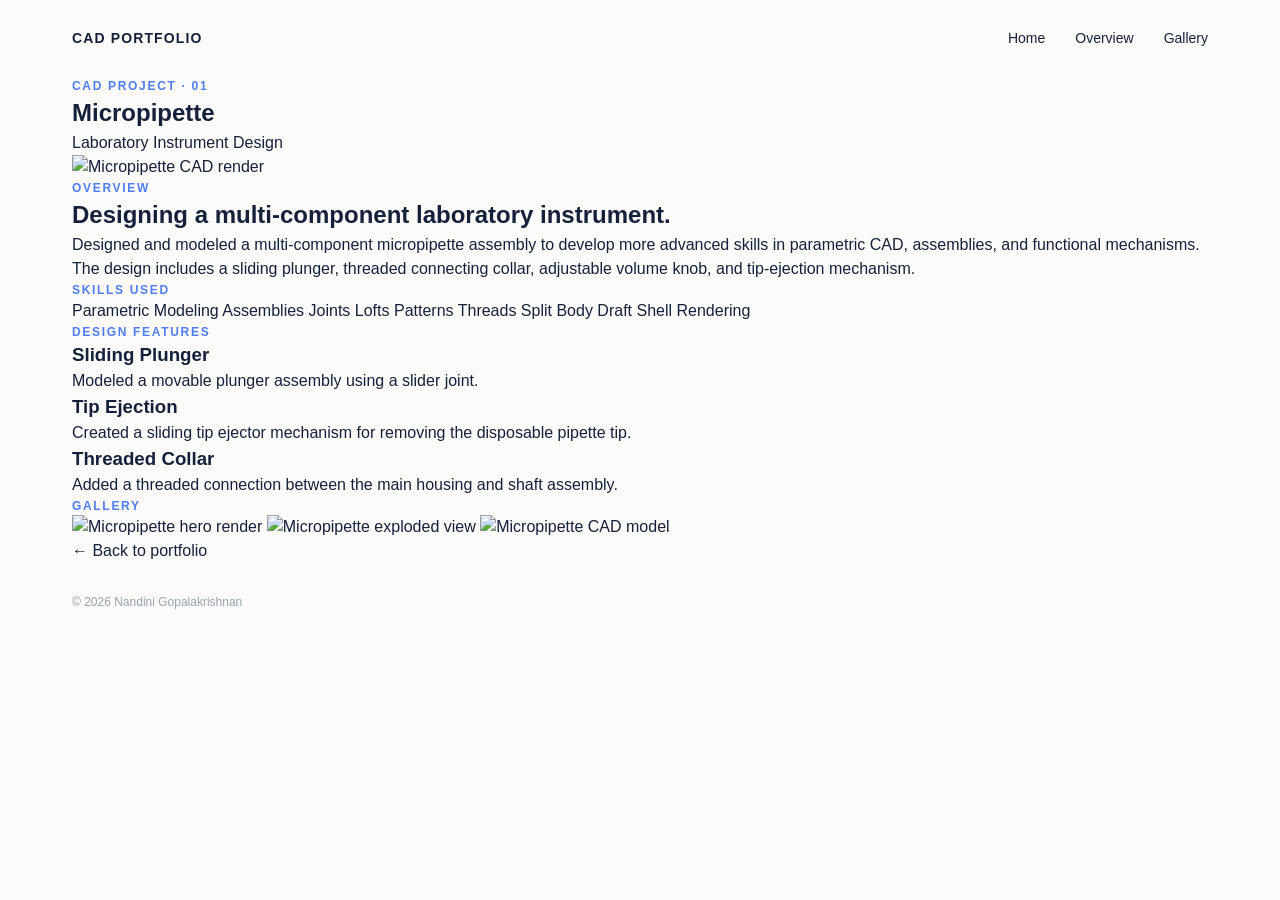
==== projects/micropipette.html @ b383cbc2 "Create micropipette.html" ====
<!DOCTYPE html>
<html lang="en">

<head>
    <meta charset="UTF-8">
    <meta name="viewport" content="width=device-width, initial-scale=1.0">

    <title>Micropipette | Nandini Gopalakrishnan</title>

    <link rel="stylesheet" href="../style.css">
</head>

<body>

<header class="navbar">

    <div class="logo">CAD PORTFOLIO</div>

    <nav>
        <a href="../index.html">Home</a>
        <a href="#overview">Overview</a>
        <a href="#gallery">Gallery</a>
    </nav>

</header>


<main>

    <!-- HERO -->
    <section class="project-hero">

        <p class="eyebrow">
            CAD PROJECT · 01
        </p>

        <h1>
            Micropipette
        </h1>

        <p class="project-subtitle">
            Laboratory Instrument Design
        </p>

        <img
            class="project-hero-image"
            src="../images/micropipette-hero.png"
            alt="Micropipette CAD render"
        >

    </section>


    <!-- OVERVIEW -->
    <section id="overview" class="project-section">

        <div class="section-label">
            OVERVIEW
        </div>

        <div class="project-two-column">

            <div>
                <h2>
                    Designing a multi-component laboratory instrument.
                </h2>
            </div>

            <div>
                <p>
                    Designed and modeled a multi-component micropipette
                    assembly to develop more advanced skills in parametric
                    CAD, assemblies, and functional mechanisms.
                </p>

                <p>
                    The design includes a sliding plunger, threaded
                    connecting collar, adjustable volume knob, and
                    tip-ejection mechanism.
                </p>
            </div>

        </div>

    </section>


    <!-- SKILLS -->
    <section class="project-section">

        <div class="section-label">
            SKILLS USED
        </div>

        <div class="skill-list">
            <span>Parametric Modeling</span>
            <span>Assemblies</span>
            <span>Joints</span>
            <span>Lofts</span>
            <span>Patterns</span>
            <span>Threads</span>
            <span>Split Body</span>
            <span>Draft</span>
            <span>Shell</span>
            <span>Rendering</span>
        </div>

    </section>


    <!-- DESIGN FEATURES -->
    <section class="project-section">

        <div class="section-label">
            DESIGN FEATURES
        </div>

        <div class="feature-grid">

            <div>
                <h3>Sliding Plunger</h3>
                <p>
                    Modeled a movable plunger assembly using a slider joint.
                </p>
            </div>

            <div>
                <h3>Tip Ejection</h3>
                <p>
                    Created a sliding tip ejector mechanism for removing
                    the disposable pipette tip.
                </p>
            </div>

            <div>
                <h3>Threaded Collar</h3>
                <p>
                    Added a threaded connection between the main housing
                    and shaft assembly.
                </p>
            </div>

        </div>

    </section>


    <!-- GALLERY -->
    <section id="gallery" class="project-section">

        <div class="section-label">
            GALLERY
        </div>

        <div class="project-gallery">

            <img
                src="../images/micropipette-hero.png"
                alt="Micropipette hero render"
            >

            <img
                src="../images/micropipette-exploded.png"
                alt="Micropipette exploded view"
            >

            <img
                src="../images/micropipette-cad.png"
                alt="Micropipette CAD model"
            >

        </div>

    </section>


    <!-- BACK LINK -->
    <section class="project-back">
        <a href="../index.html">
            ← Back to portfolio
        </a>
    </section>

</main>


<footer>
    © 2026 Nandini Gopalakrishnan
</footer>

</body>
</html>
---- style.css ----
:root {
    --navy: #14213D;
    --blue: #4F7DF3;
    --light-blue: #EEF4FF;
    --pink: #F3A6C6;
    --light-pink: #FFF1F6;
    --dark-pink: #A10D6F;
    --cream: #FCFBF9;
    --gray: #667085;
    --light-gray: #E5E7EB;
}

/* ---------- GENERAL ---------- */

* {
    box-sizing: border-box;
    margin: 0;
    padding: 0;
}

html {
    scroll-behavior: smooth;
}

body {
    font-family: Arial, Helvetica, sans-serif;
    color: var(--navy);
    background: var(--cream);
    line-height: 1.5;
}

a {
    color: inherit;
    text-decoration: none;
}

/* ---------- NAVIGATION ---------- */

.navbar {
    max-width: 1200px;
    margin: 0 auto;
    padding: 28px 32px;
    display: flex;
    justify-content: space-between;
    align-items: center;
}

.logo {
    font-size: 14px;
    font-weight: 700;
    letter-spacing: 0.08em;
}

nav {
    display: flex;
    gap: 30px;
    font-size: 14px;
}

nav a {
    transition: color 0.2s ease;
}

nav a:hover {
    color: var(--blue);
}

/* ---------- MAIN ---------- */

main {
    max-width: 1200px;
    margin: 0 auto;
    padding: 0 32px;
}

/* ---------- HERO ---------- */

.hero {
    position: relative;
    padding: 130px 0 150px;
    max-width: 850px;
}

.hero::before {
    content: "";
    position: absolute;
    width: 190px;
    height: 190px;
    background: var(--light-pink);
    border-radius: 50%;
    right: -140px;
    top: 90px;
    z-index: -1;
}

.hero::after {
    content: "";
    position: absolute;
    width: 75px;
    height: 75px;
    background: var(--blue);
    border-radius: 50%;
    opacity: 0.15;
    right: -45px;
    top: 245px;
    z-index: -1;
}

.eyebrow,
.section-label,
.project-number {
    font-size: 12px;
    letter-spacing: 0.14em;
    font-weight: 700;
}

.eyebrow,
.section-label {
    color: var(--blue);
}

.hero .eyebrow {
    margin-bottom: 24px;
}

.hero h1 {
    font-size: clamp(56px, 8vw, 96px);
    line-height: 0.98;
    letter-spacing: -0.045em;
    margin-bottom: 30px;
}

.hero-text {
    max-width: 590px;
    font-size: 20px;
    color: var(--gray);
    margin-bottom: 34px;
}

/* ---------- BUTTONS ---------- */

.buttons {
    display: flex;
    gap: 12px;
}

.button {
    padding: 12px 22px;
    border: 1px solid var(--dark-pink);
    font-size: 14px;
    border-radius: 999px;
    transition: all 0.2s ease;
}

.button.primary {
    background: var(--dark-pink);
    border-color: var(--dark-pink);
    color: white;
}

.button.primary:hover {
    transform: translateY(-2px);
    box-shadow: 0 8px 18px rgba(79, 125, 243, 0.2);
}

.button.secondary {
    background: transparent;
    color: var(--dark-pink);
}

.button.secondary:hover {
    background: var(--light-blue);
    border-color: var(--blue);
    color: var(--blue);
}

/* ---------- SECTIONS ---------- */

.work-section,
.about-section,
.contact-section {
    padding: 100px 0;
    border-top: 1px solid var(--light-pink);
}

/* ---------- PROJECT ---------- */

.featured-project {
    display: grid;
    grid-template-columns: 1.5fr 0.8fr;
    gap: 60px;
    margin-top: 45px;
    align-items: center;
}

.project-image {
    background: var(--light-blue);
    border-radius: 22px;
    overflow: hidden;
    border: 1px solid #DCE6FF;
    transition: transform 0.3s ease, box-shadow 0.3s ease;
}

.featured-project:hover .project-image {
    transform: translateY(-4px);
    box-shadow: 0 16px 36px rgba(20, 33, 61, 0.08);
}

.project-image img {
    width: 100%;
    display: block;
}

.project-info {
    position: relative;
}

.project-number {
    color: var(--pink);
}

.project-info h2 {
    font-size: 54px;
    letter-spacing: -0.035em;
    margin: 10px 0 8px;
}

.project-type {
    color: var(--blue);
    font-size: 15px;
    font-weight: 600;
    margin-bottom: 22px;
}

.project-description {
    max-width: 420px;
    color: var(--gray);
    margin-bottom: 22px;
}

.skills {
    font-size: 13px;
    color: var(--gray);
    margin-bottom: 26px;
}

.view-project {
    font-size: 14px;
    font-weight: 700;
    color: var(--blue);
    transition: color 0.2s ease;
}

.view-project:hover {
    color: var(--pink);
}

/* ---------- ABOUT ---------- */

.about-content {
    display: grid;
    grid-template-columns: 1fr 1fr;
    gap: 80px;
    margin-top: 45px;
}

.about-content h2 {
    font-size: 40px;
    line-height: 1.1;
    letter-spacing: -0.035em;
}

.about-content p {
    color: var(--gray);
    font-size: 18px;
    max-width: 500px;
}

/* ---------- CONTACT ---------- */

.contact-section h2 {
    font-size: 64px;
    letter-spacing: -0.045em;
    margin: 30px 0;
}

.contact-links {
    display: flex;
    gap: 28px;
    font-size: 15px;
}

.contact-links a {
    color: var(--blue);
    transition: color 0.2s ease;
}

.contact-links a:hover {
    color: var(--pink);
}

/* ---------- FOOTER ---------- */

footer {
    max-width: 1200px;
    margin: 0 auto;
    padding: 30px 32px 50px;
    color: #98A2B3;
    font-size: 12px;
}

/* ---------- MOBILE ---------- */

@media (max-width: 800px) {

    .navbar {
        padding: 24px 22px;
    }

    nav {
        gap: 18px;
    }

    main {
        padding: 0 22px;
    }

    .hero {
        padding: 90px 0 100px;
    }

    .hero::before {
        width: 130px;
        height: 130px;
        right: -50px;
        top: 70px;
    }

    .hero::after {
        width: 50px;
        height: 50px;
        right: 5px;
        top: 200px;
    }

    .hero h1 {
        font-size: 58px;
    }

    .hero-text {
        font-size: 18px;
    }

    .featured-project,
    .about-content {
        grid-template-columns: 1fr;
        gap: 40px;
    }

    .project-info h2 {
        font-size: 42px;
    }

    .about-content h2 {
        font-size: 34px;
    }

    .contact-section h2 {
        font-size: 48px;
    }

    footer {
        padding-left: 22px;
        padding-right: 22px;
    }
}
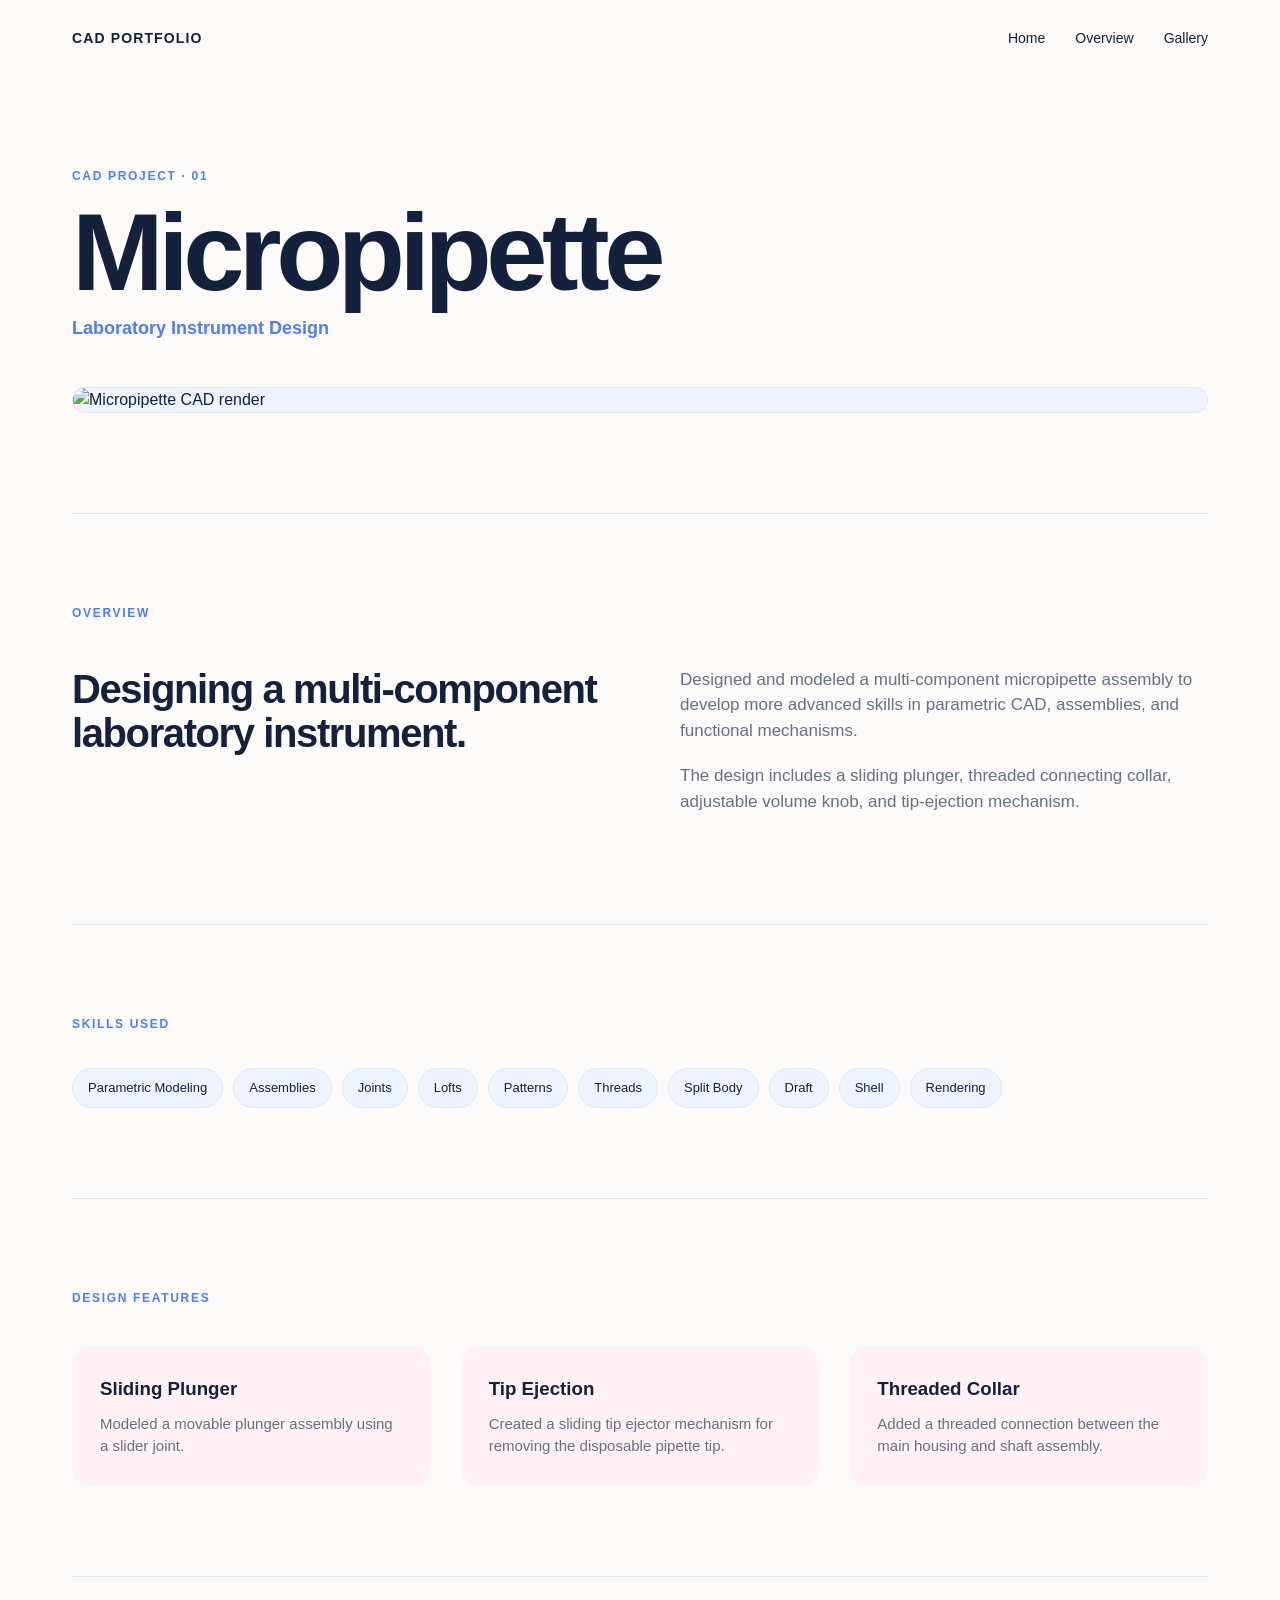
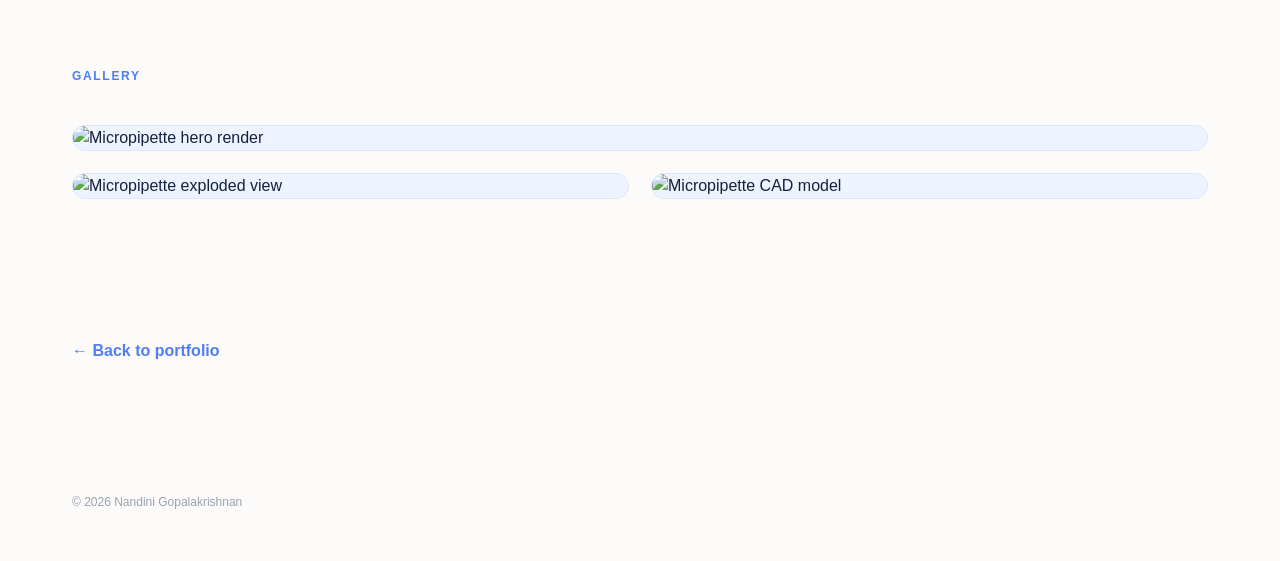
==== commit bbc694f7: "Update micropipette.html" ====
--- a/projects/micropipette.html
+++ b/projects/micropipette.html
@@ -44,7 +44,7 @@
 
         <img
             class="project-hero-image"
-            src="../images/micropipette-hero.png"
+            src="../images/micropipette2.1png.png"
             alt="Micropipette CAD render"
         >
 
@@ -155,7 +155,7 @@
         <div class="project-gallery">
 
             <img
-                src="../images/micropipette-hero.png"
+                src="../images/micropipette2.2png.png"
                 alt="Micropipette hero render"
             >
 
--- a/style.css
+++ b/style.css
@@ -374,3 +374,139 @@
         padding-right: 22px;
     }
 }
+/* ---------- PROJECT PAGES ---------- */
+
+.project-hero {
+    padding: 90px 0 100px;
+}
+
+.project-hero h1 {
+    font-size: clamp(60px, 9vw, 110px);
+    line-height: 0.95;
+    letter-spacing: -0.05em;
+    margin: 15px 0 10px;
+}
+
+.project-subtitle {
+    color: var(--blue);
+    font-size: 18px;
+    font-weight: 600;
+    margin-bottom: 45px;
+}
+
+.project-hero-image {
+    width: 100%;
+    max-height: 700px;
+    object-fit: contain;
+    background: var(--light-blue);
+    border-radius: 22px;
+    border: 1px solid #DCE6FF;
+    display: block;
+}
+
+.project-section {
+    padding: 90px 0;
+    border-top: 1px solid var(--light-gray);
+}
+
+.project-two-column {
+    display: grid;
+    grid-template-columns: 1fr 1fr;
+    gap: 80px;
+    margin-top: 45px;
+}
+
+.project-two-column h2 {
+    font-size: 40px;
+    line-height: 1.1;
+    letter-spacing: -0.035em;
+}
+
+.project-two-column p {
+    color: var(--gray);
+    font-size: 17px;
+    margin-bottom: 20px;
+}
+
+.skill-list {
+    display: flex;
+    flex-wrap: wrap;
+    gap: 10px;
+    margin-top: 35px;
+}
+
+.skill-list span {
+    background: var(--light-blue);
+    color: var(--navy);
+    border: 1px solid #DCE6FF;
+    border-radius: 999px;
+    padding: 9px 15px;
+    font-size: 13px;
+}
+
+.feature-grid {
+    display: grid;
+    grid-template-columns: repeat(3, 1fr);
+    gap: 30px;
+    margin-top: 40px;
+}
+
+.feature-grid > div {
+    background: var(--light-pink);
+    border-radius: 18px;
+    padding: 28px;
+}
+
+.feature-grid h3 {
+    margin-bottom: 10px;
+}
+
+.feature-grid p {
+    color: var(--gray);
+    font-size: 15px;
+}
+
+.project-gallery {
+    display: grid;
+    grid-template-columns: 1fr 1fr;
+    gap: 22px;
+    margin-top: 40px;
+}
+
+.project-gallery img {
+    width: 100%;
+    display: block;
+    border-radius: 18px;
+    background: var(--light-blue);
+    border: 1px solid #DCE6FF;
+}
+
+.project-gallery img:first-child {
+    grid-column: span 2;
+}
+
+.project-back {
+    padding: 50px 0 100px;
+}
+
+.project-back a {
+    color: var(--blue);
+    font-weight: 600;
+}
+
+@media (max-width: 800px) {
+
+    .project-two-column,
+    .feature-grid {
+        grid-template-columns: 1fr;
+        gap: 35px;
+    }
+
+    .project-gallery {
+        grid-template-columns: 1fr;
+    }
+
+    .project-gallery img:first-child {
+        grid-column: span 1;
+    }
+}
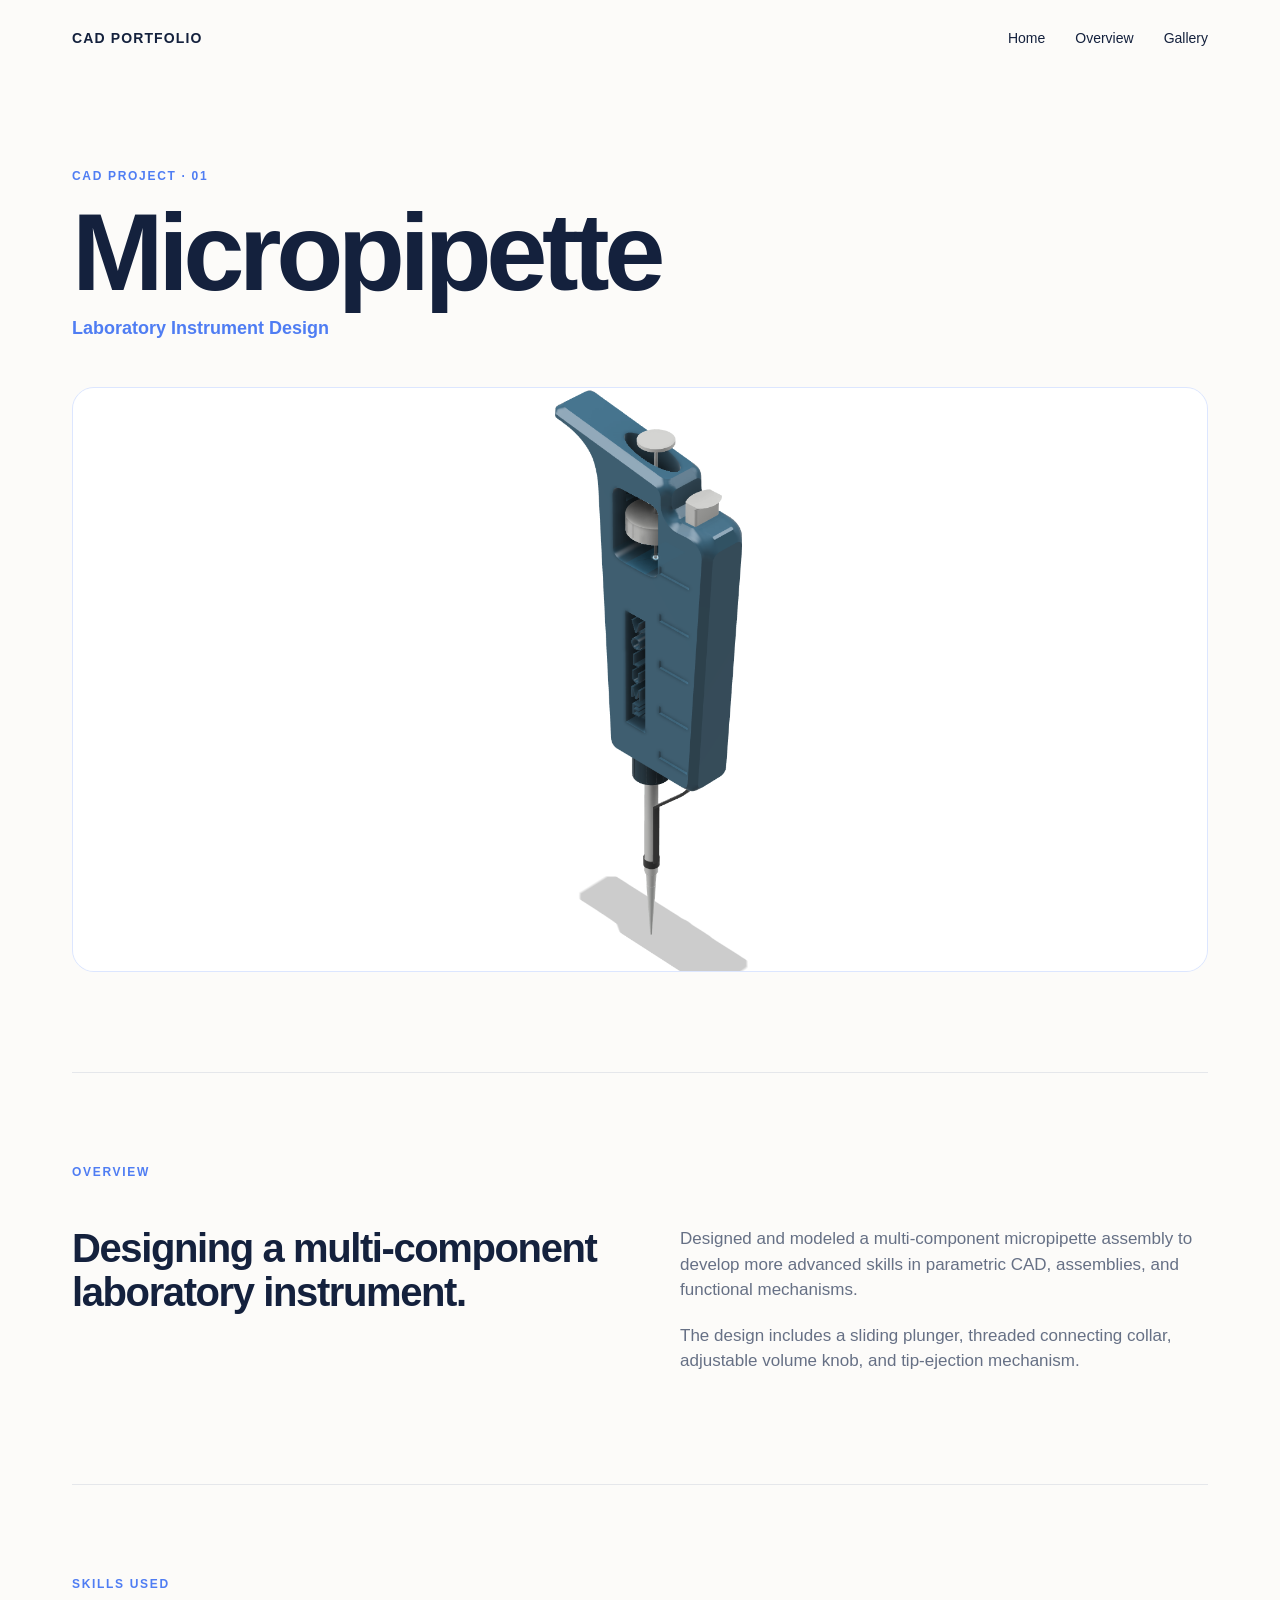
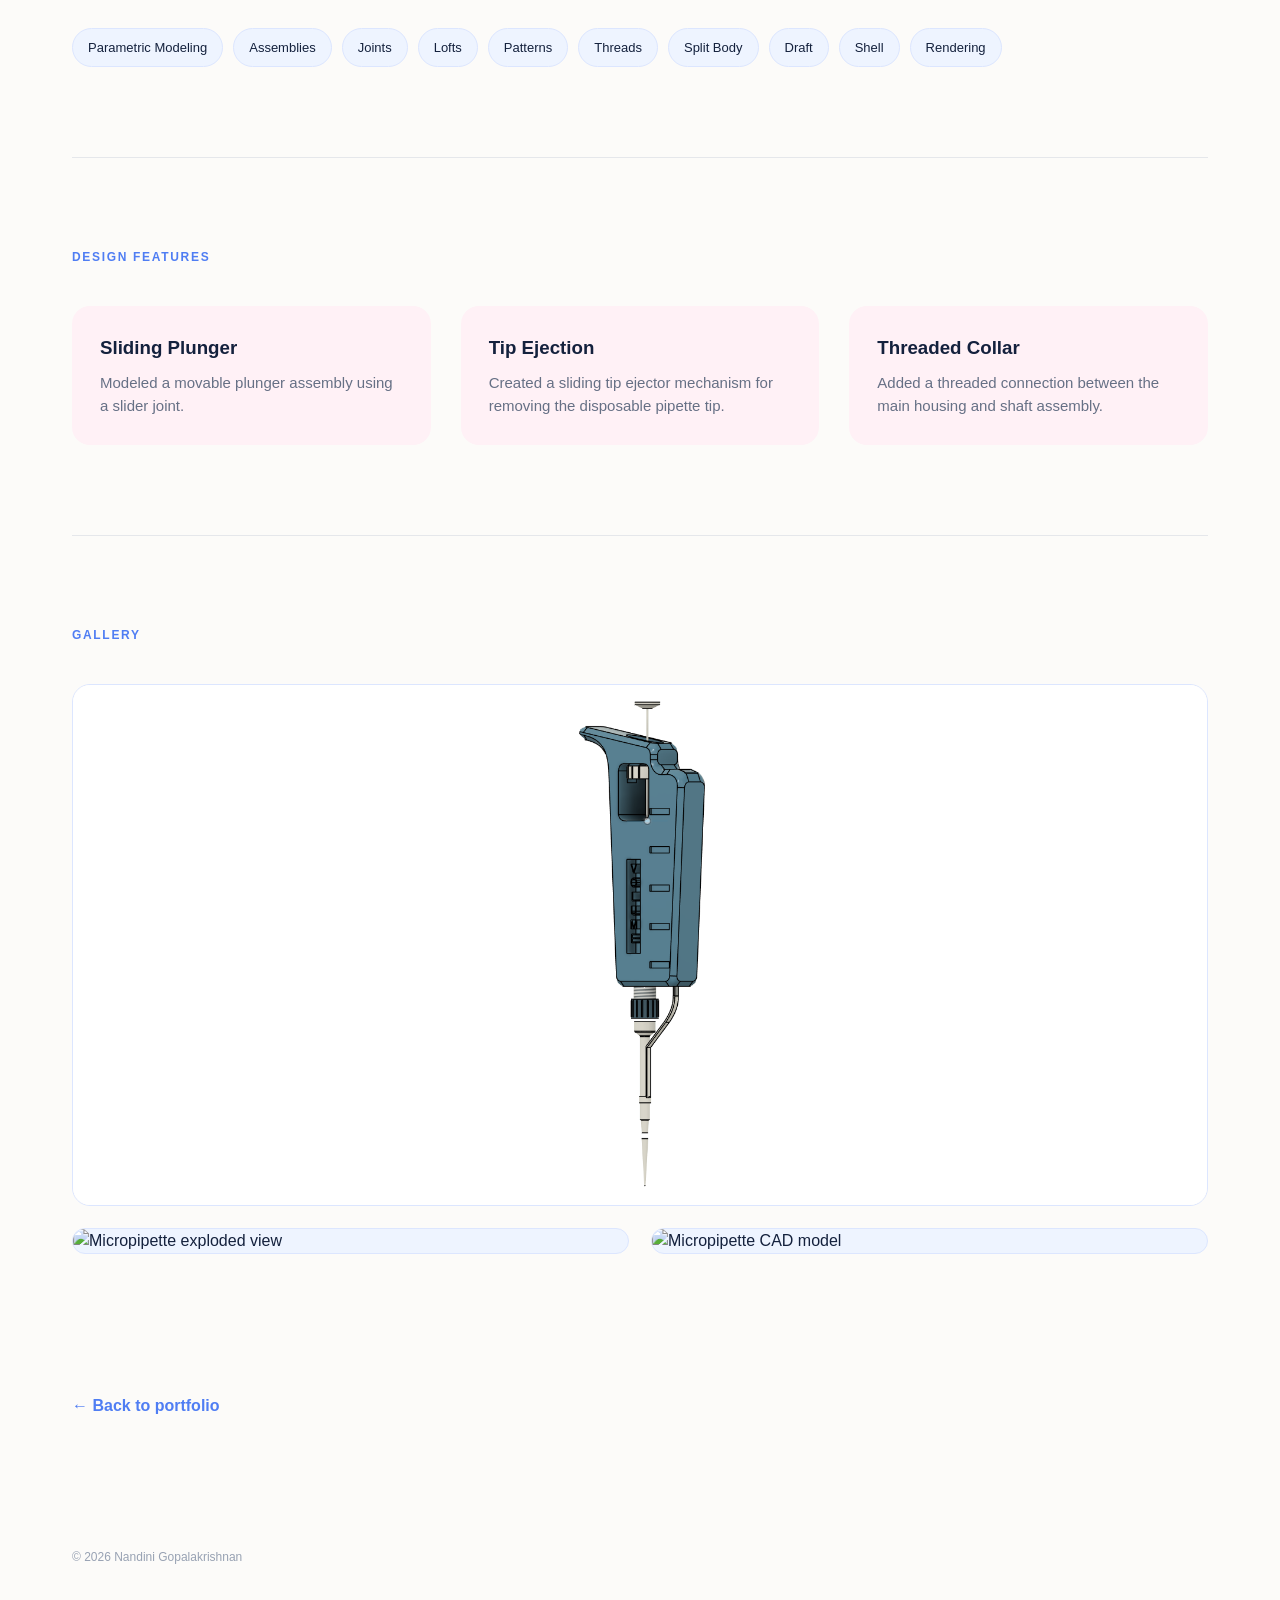
==== commit db4a40fe: "Update micropipette.html" ====
--- a/projects/micropipette.html
+++ b/projects/micropipette.html
@@ -44,7 +44,7 @@
 
         <img
             class="project-hero-image"
-            src="../images/micropipette2.1png.png"
+            src="../images/micropipette 2.1png.png"
             alt="Micropipette CAD render"
         >
 
@@ -155,7 +155,7 @@
         <div class="project-gallery">
 
             <img
-                src="../images/micropipette2.2png.png"
+                src="../images/micropipette 2.2png.png"
                 alt="Micropipette hero render"
             >
 
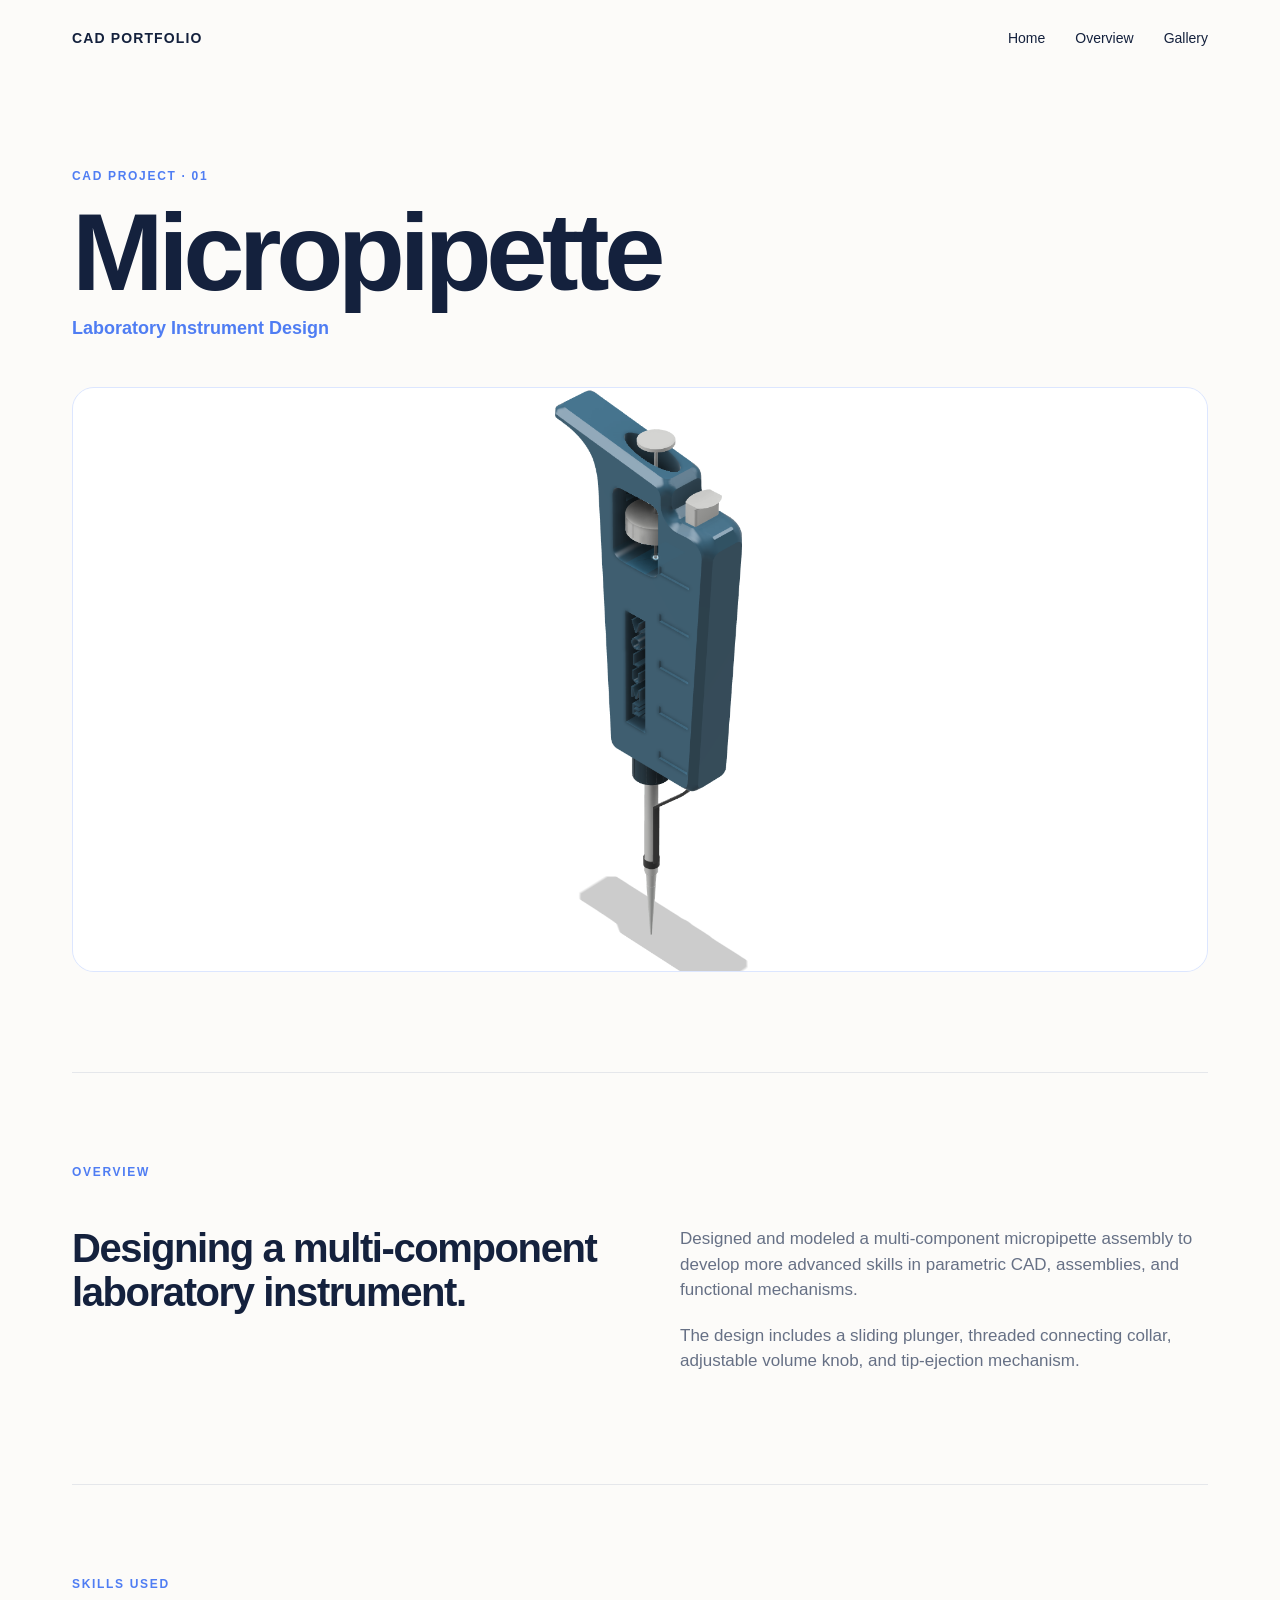
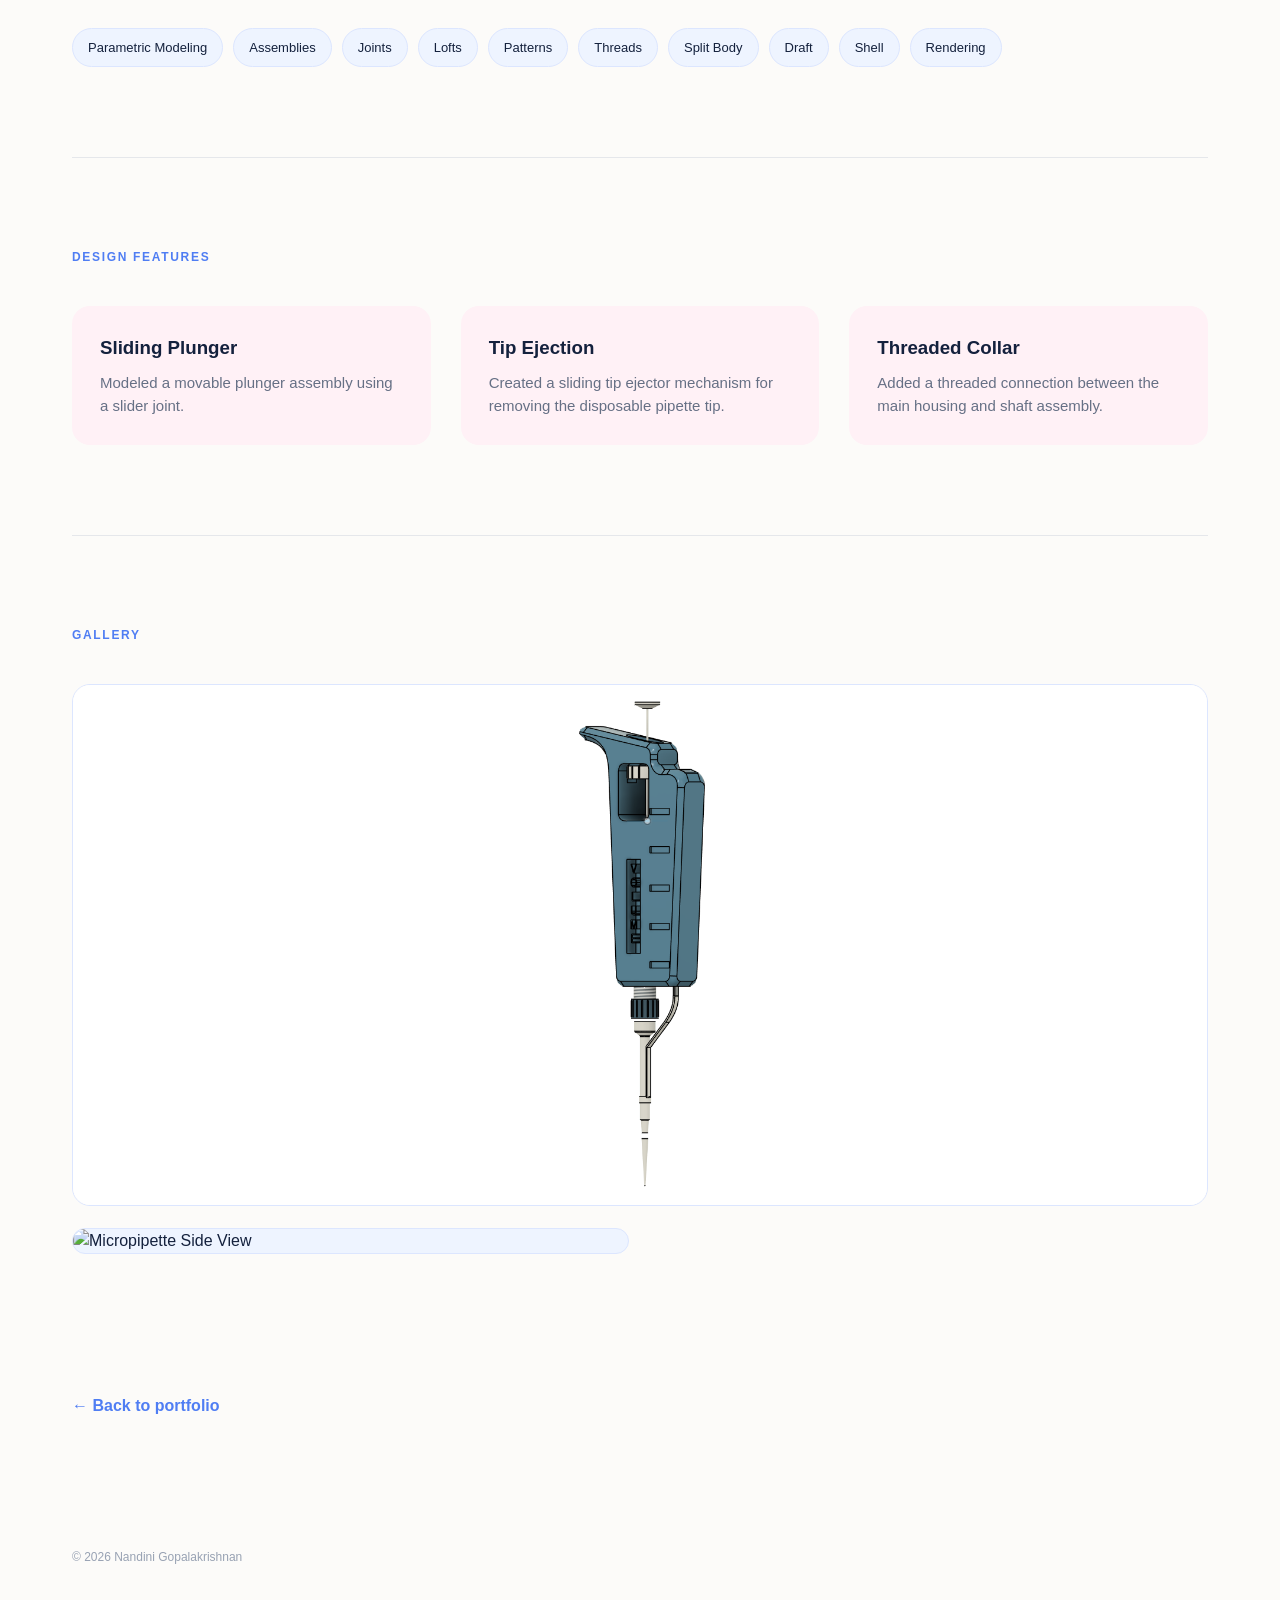
==== commit 4129cdcc: "Update micropipette.html" ====
--- a/projects/micropipette.html
+++ b/projects/micropipette.html
@@ -44,7 +44,7 @@
 
         <img
             class="project-hero-image"
-            src="../images/micropipette 2.1png.png"
+            src="../images/micropipette-top.png"
             alt="Micropipette CAD render"
         >
 
@@ -155,19 +155,15 @@
         <div class="project-gallery">
 
             <img
-                src="../images/micropipette 2.2png.png"
+                src="../images/micropipette-sketch.png"
                 alt="Micropipette hero render"
             >
 
             <img
-                src="../images/micropipette-exploded.png"
-                alt="Micropipette exploded view"
+                src="../images/micropipette-side"
+                alt="Micropipette Side View"
             >
 
-            <img
-                src="../images/micropipette-cad.png"
-                alt="Micropipette CAD model"
-            >
 
         </div>
 
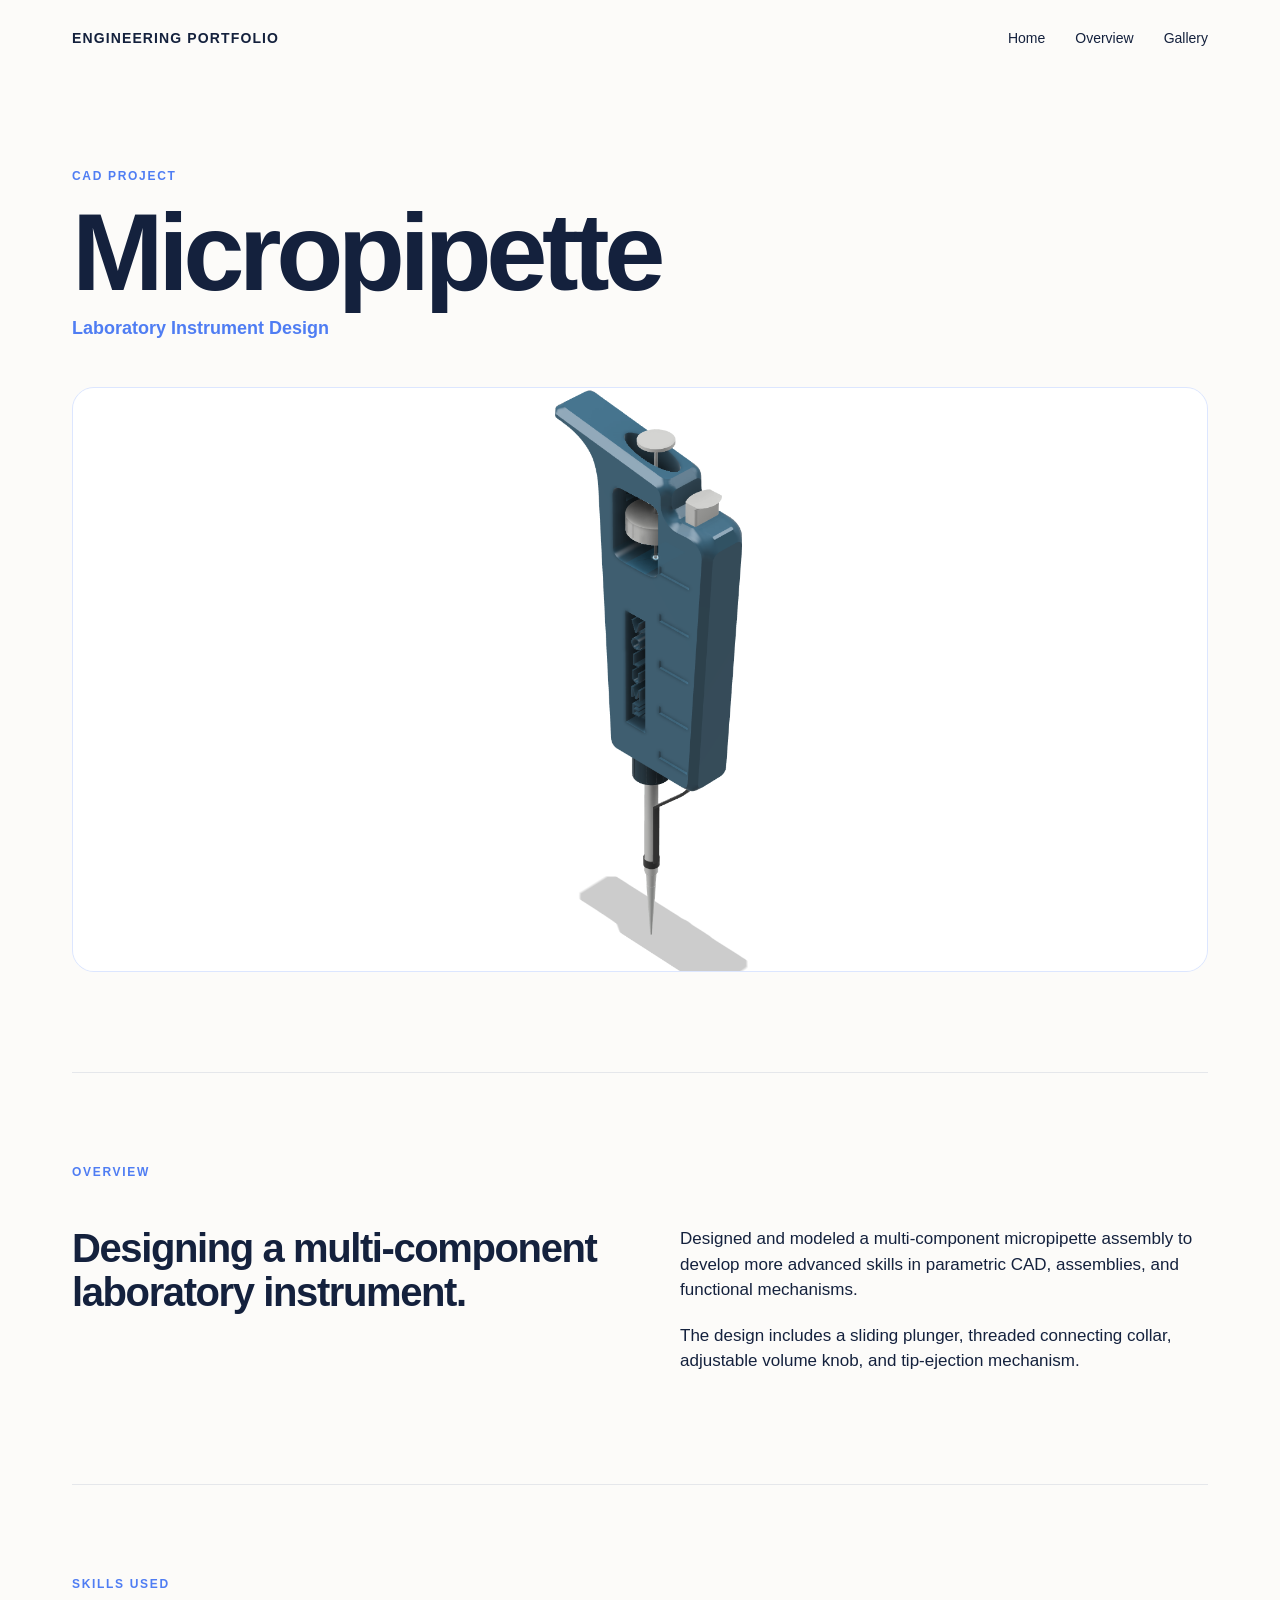
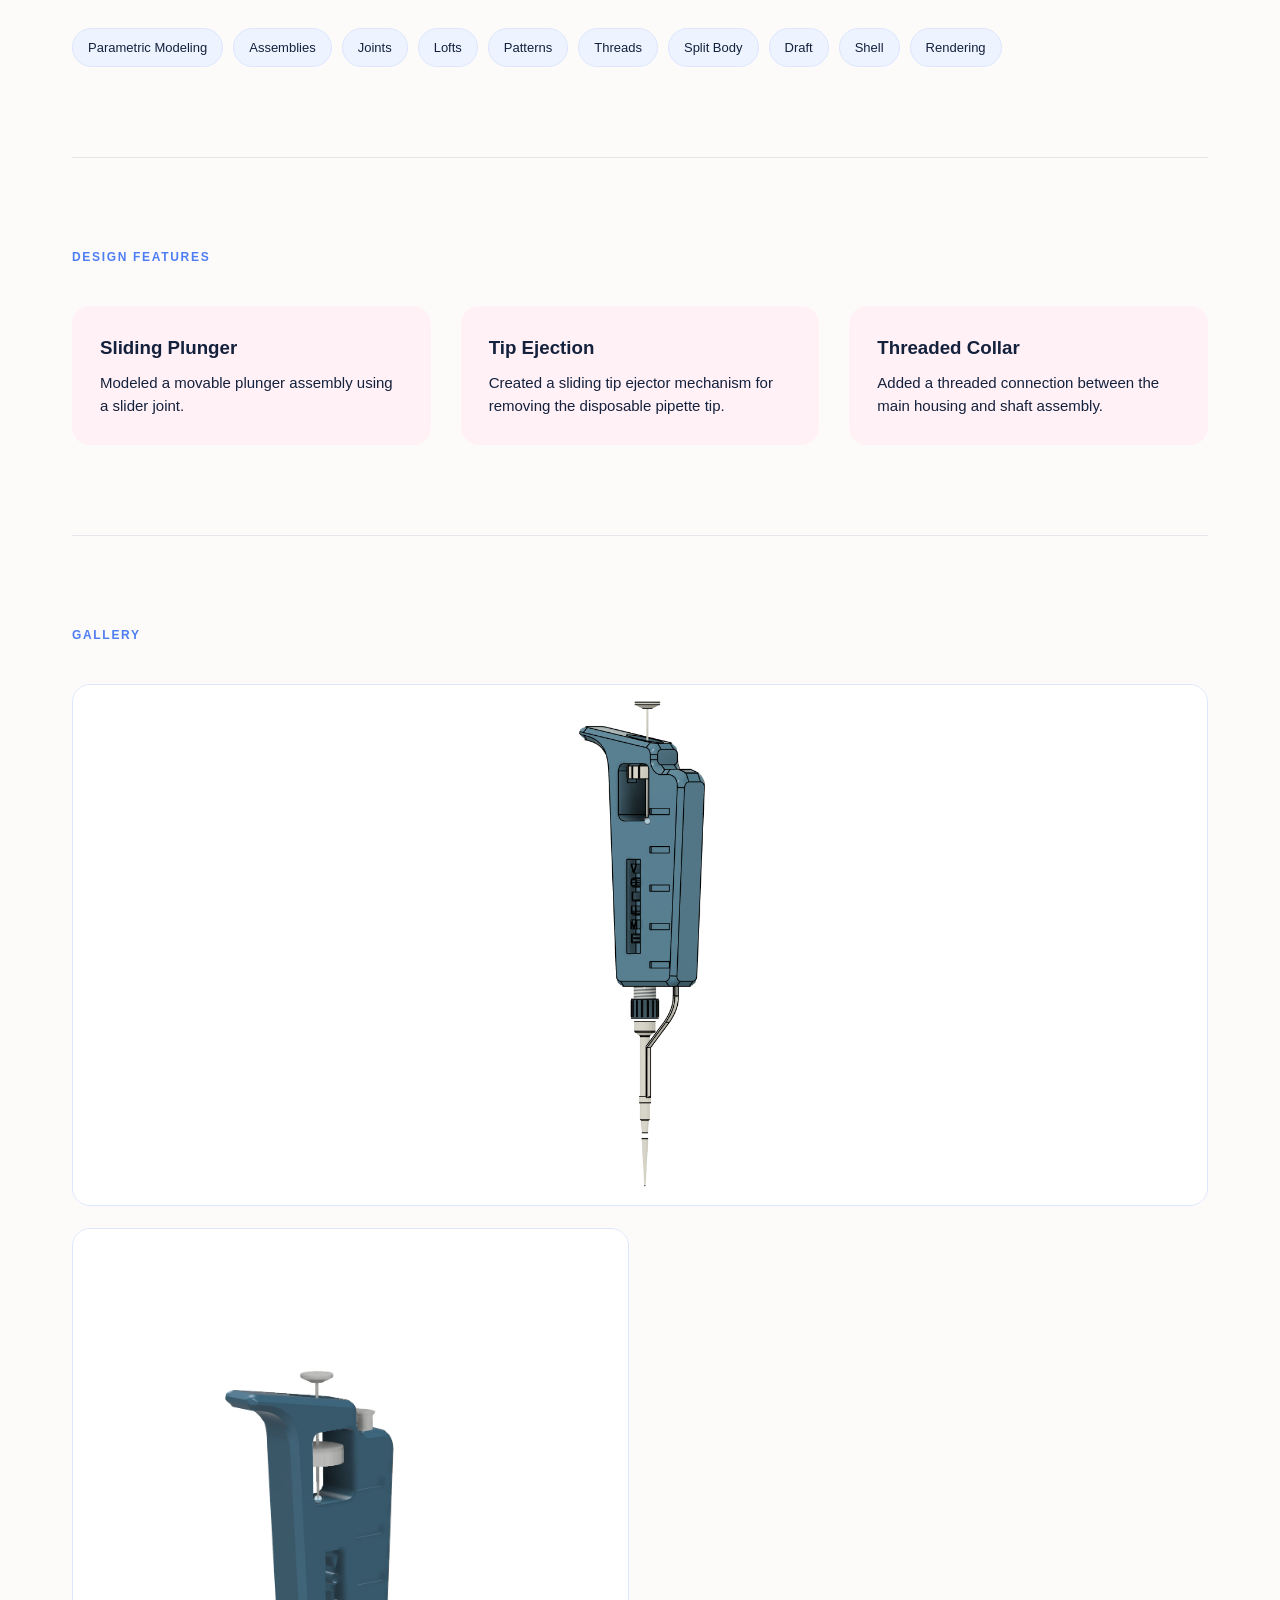
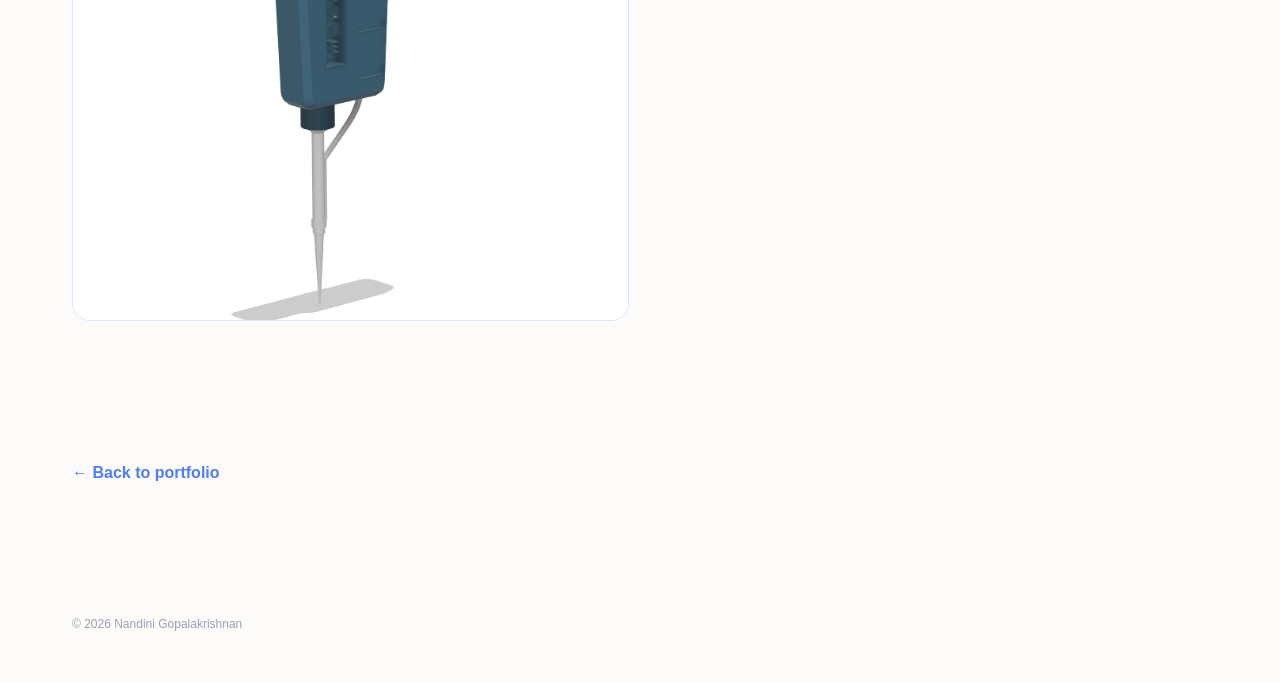
==== commit 4e7660c9: "projects" ====
--- a/projects/micropipette.html
+++ b/projects/micropipette.html
@@ -14,7 +14,7 @@
 
 <header class="navbar">
 
-    <div class="logo">CAD PORTFOLIO</div>
+    <a href="../index.html" class="logo">ENGINEERING PORTFOLIO</a>
 
     <nav>
         <a href="../index.html">Home</a>
@@ -31,7 +31,7 @@
     <section class="project-hero">
 
         <p class="eyebrow">
-            CAD PROJECT · 01
+            CAD PROJECT
         </p>
 
         <h1>
@@ -160,7 +160,7 @@
             >
 
             <img
-                src="../images/micropipette-side"
+                src="../images/micropipette-side.png"
                 alt="Micropipette Side View"
             >
 
--- a/style.css
+++ b/style.css
@@ -77,7 +77,7 @@
 
 .hero {
     position: relative;
-    padding: 130px 0 150px;
+    padding: 130px 0 110px;
     max-width: 850px;
 }
 
@@ -133,7 +133,7 @@
 .hero-text {
     max-width: 590px;
     font-size: 20px;
-    color: var(--gray);
+    color: var(--navy);
     margin-bottom: 34px;
 }
 
@@ -179,80 +179,141 @@
 .work-section,
 .about-section,
 .contact-section {
-    padding: 100px 0;
+    padding: 90px 0;
     border-top: 1px solid var(--light-pink);
 }
 
-/* ---------- PROJECT ---------- */
-
-.featured-project {
+/* ---------- TABS (work section) ---------- */
+
+.work-header {
+    display: flex;
+    justify-content: space-between;
+    align-items: flex-end;
+    flex-wrap: wrap;
+    gap: 20px;
+    margin-bottom: 40px;
+}
+
+.tab-list {
+    display: inline-flex;
+    background: var(--light-blue);
+    border: 1px solid #DCE6FF;
+    border-radius: 999px;
+    padding: 4px;
+    gap: 4px;
+}
+
+.tab-button {
+    border: none;
+    background: transparent;
+    font-family: inherit;
+    font-size: 14px;
+    font-weight: 700;
+    color: var(--navy);
+    padding: 10px 20px;
+    border-radius: 999px;
+    cursor: pointer;
+    transition: background 0.2s ease, color 0.2s ease;
+}
+
+.tab-button.active {
+    background: var(--dark-pink);
+    color: white;
+}
+
+.tab-button:not(.active):hover {
+    color: var(--navy);
+}
+
+.tab-panel {
+    display: none;
+}
+
+.tab-panel.active {
+    display: block;
+}
+
+.tab-intro {
+    color: var(--navy);
+    max-width: 560px;
+    margin-bottom: 36px;
+    font-size: 16px;
+}
+
+/* ---------- PROJECT CARDS (compact home preview) ---------- */
+
+.project-grid {
     display: grid;
-    grid-template-columns: 1.5fr 0.8fr;
-    gap: 60px;
-    margin-top: 45px;
-    align-items: center;
-}
-
-.project-image {
-    background: var(--light-blue);
-    border-radius: 22px;
+    grid-template-columns: repeat(auto-fit, minmax(280px, 1fr));
+    gap: 28px;
+}
+
+.project-card {
+    display: flex;
+    flex-direction: column;
+    border-radius: 20px;
     overflow: hidden;
-    border: 1px solid #DCE6FF;
-    transition: transform 0.3s ease, box-shadow 0.3s ease;
-}
-
-.featured-project:hover .project-image {
+    background: white;
+    border: 1px solid var(--light-gray);
+    transition: transform 0.25s ease, box-shadow 0.25s ease;
+}
+
+.project-card:hover {
     transform: translateY(-4px);
     box-shadow: 0 16px 36px rgba(20, 33, 61, 0.08);
 }
 
-.project-image img {
+.card-image {
+    aspect-ratio: 4 / 3;
+    background: var(--light-blue);
+    border-bottom: 1px solid #DCE6FF;
+    display: block;
+    overflow: hidden;
+}
+
+.card-image img {
     width: 100%;
+    height: 100%;
+    object-fit: cover;
     display: block;
 }
 
-.project-info {
-    position: relative;
-}
-
-.project-number {
-    color: var(--pink);
-}
-
-.project-info h2 {
-    font-size: 54px;
-    letter-spacing: -0.035em;
-    margin: 10px 0 8px;
-}
-
-.project-type {
+.card-body {
+    padding: 22px 24px 26px;
+    flex: 1;
+    display: flex;
+    flex-direction: column;
+}
+
+.card-tag {
+    font-size: 11px;
+    font-weight: 700;
+    letter-spacing: 0.1em;
     color: var(--blue);
-    font-size: 15px;
-    font-weight: 600;
-    margin-bottom: 22px;
-}
-
-.project-description {
-    max-width: 420px;
-    color: var(--gray);
-    margin-bottom: 22px;
-}
-
-.skills {
-    font-size: 13px;
-    color: var(--gray);
-    margin-bottom: 26px;
-}
-
-.view-project {
-    font-size: 14px;
-    font-weight: 700;
-    color: var(--blue);
-    transition: color 0.2s ease;
-}
-
-.view-project:hover {
-    color: var(--pink);
+    margin-bottom: 10px;
+}
+
+.card-tag.tag-cad {
+    color: var(--dark-pink);
+}
+
+.card-body h3 {
+    font-size: 21px;
+    letter-spacing: -0.02em;
+    margin-bottom: 8px;
+}
+
+.card-body p {
+    color: var(--navy);
+    font-size: 14.5px;
+    margin-bottom: 18px;
+    flex: 1;
+}
+
+.card-link {
+    font-size: 13.5px;
+    font-weight: 700;
+    color: var(--dark-pink);
 }
 
 /* ---------- ABOUT ---------- */
@@ -271,9 +332,10 @@
 }
 
 .about-content p {
-    color: var(--gray);
+    color: var(--navy);
     font-size: 18px;
     max-width: 500px;
+    margin-bottom: 16px;
 }
 
 /* ---------- CONTACT ---------- */
@@ -326,7 +388,7 @@
     }
 
     .hero {
-        padding: 90px 0 100px;
+        padding: 90px 0 90px;
     }
 
     .hero::before {
@@ -373,7 +435,12 @@
         padding-left: 22px;
         padding-right: 22px;
     }
-}
+
+    .work-header {
+        align-items: flex-start;
+    }
+}
+
 /* ---------- PROJECT PAGES ---------- */
 
 .project-hero {
@@ -394,6 +461,28 @@
     margin-bottom: 45px;
 }
 
+.project-meta-row {
+    display: flex;
+    gap: 10px;
+    flex-wrap: wrap;
+    margin-bottom: 45px;
+}
+
+.meta-pill {
+    font-size: 12.5px;
+    font-weight: 700;
+    letter-spacing: 0.04em;
+    padding: 7px 14px;
+    border-radius: 999px;
+    background: var(--light-blue);
+    color: var(--navy);
+    border: 1px solid #DCE6FF;
+}
+
+.meta-pill.pink {
+    background: var(--light-pink);
+}
+
 .project-hero-image {
     width: 100%;
     max-height: 700px;
@@ -423,7 +512,7 @@
 }
 
 .project-two-column p {
-    color: var(--gray);
+    color: var(--navy);
     font-size: 17px;
     margin-bottom: 20px;
 }
@@ -462,7 +551,7 @@
 }
 
 .feature-grid p {
-    color: var(--gray);
+    color: var(--navy);
     font-size: 15px;
 }
 
@@ -485,6 +574,97 @@
     grid-column: span 2;
 }
 
+.project-gallery figure {
+    margin: 0;
+}
+
+.project-gallery figure:first-child {
+    grid-column: span 2;
+}
+
+.gallery-pair figure:first-child {
+    grid-column: span 1;
+}
+
+.project-gallery figcaption {
+    font-size: 13px;
+    color: var(--navy);
+    margin-top: 10px;
+}
+
+/* ---------- TESTING TABLE (engineering projects) ---------- */
+
+.testing-table-wrap {
+    margin-top: 40px;
+    overflow-x: auto;
+    border: 1px solid var(--light-gray);
+    border-radius: 18px;
+}
+
+.testing-table {
+    width: 100%;
+    border-collapse: collapse;
+    font-size: 14px;
+    min-width: 640px;
+}
+
+.testing-table th {
+    text-align: left;
+    background: var(--light-blue);
+    color: var(--navy);
+    font-size: 12px;
+    letter-spacing: 0.06em;
+    padding: 14px 18px;
+    border-bottom: 1px solid #DCE6FF;
+}
+
+.testing-table td {
+    padding: 16px 18px;
+    border-bottom: 1px solid var(--light-gray);
+    color: var(--navy);
+    vertical-align: top;
+}
+
+.testing-table tr:last-child td {
+    border-bottom: none;
+}
+
+.status-pass {
+    color: #1C8A5A;
+    font-weight: 700;
+}
+
+.status-tbd {
+    color: #B7791F;
+    font-weight: 700;
+}
+
+/* ---------- CROSS-LINK CALLOUT ---------- */
+
+.cross-link {
+    margin-top: 40px;
+    padding: 22px 26px;
+    background: var(--light-pink);
+    border-radius: 18px;
+    font-size: 15px;
+    color: var(--navy);
+}
+
+.cross-link a {
+    color: var(--dark-pink);
+    font-weight: 700;
+}
+
+/* ---------- ORIGINAL DIAGRAM BLOCK ---------- */
+
+.diagram-block {
+    margin-top: 40px;
+    background: white;
+    border: 1px solid var(--light-gray);
+    border-radius: 18px;
+    padding: 20px;
+}
+
 .project-back {
     padding: 50px 0 100px;
 }
@@ -506,7 +686,8 @@
         grid-template-columns: 1fr;
     }
 
-    .project-gallery img:first-child {
+    .project-gallery img:first-child,
+    .project-gallery figure:first-child {
         grid-column: span 1;
     }
 }
